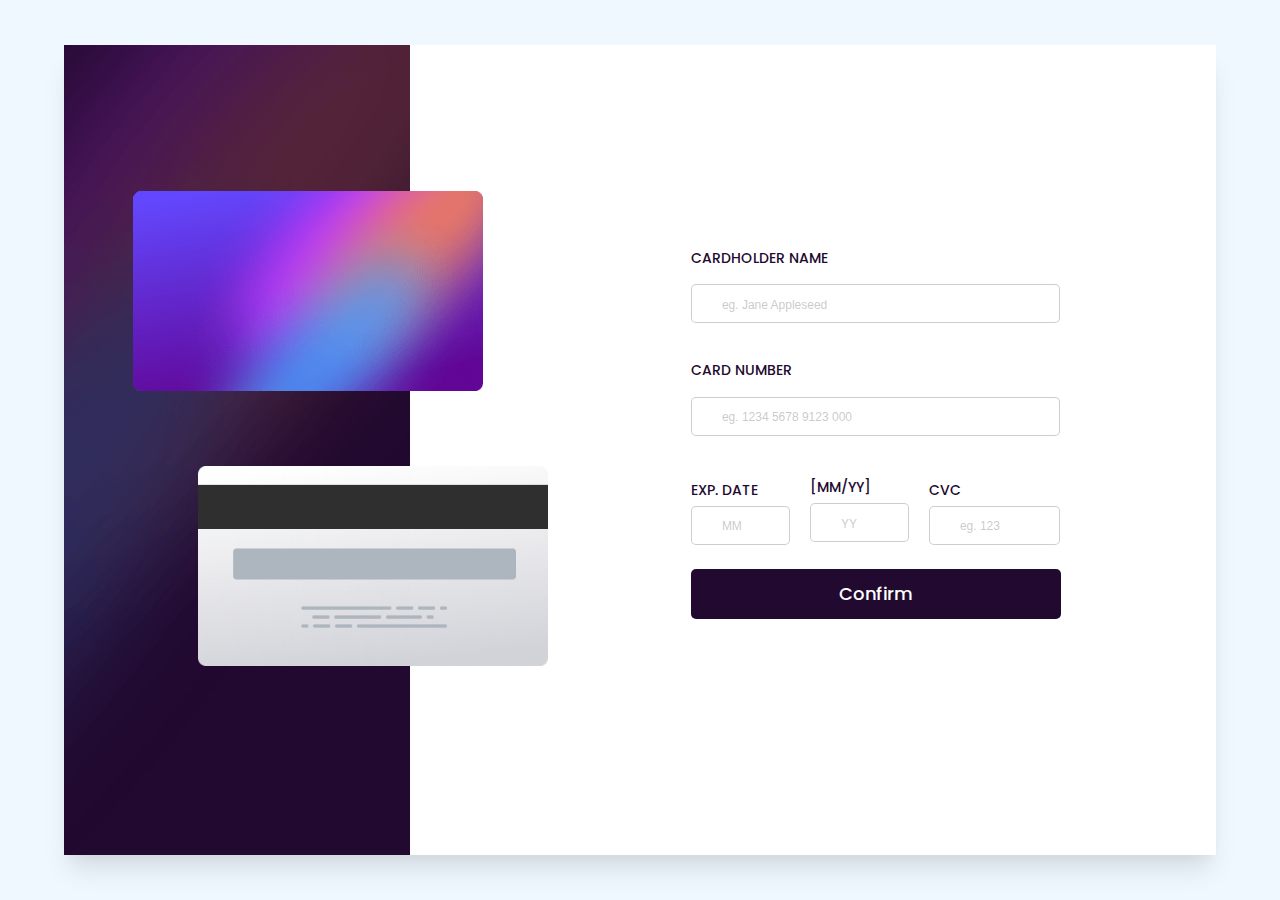
==== index.html @ f72d6f76 "first commit" ====
<!DOCTYPE html>
<html lang="en">
<head>
    <meta charset="UTF-8">
    <meta http-equiv="X-UA-Compatible" content="IE=edge">
    <meta name="viewport" content="width=device-width, initial-scale=1.0">
    <title>Card Registration</title>
    <link rel="stylesheet" href="./style.css">
</head>
<body>
    <main>
        <div class="linear__background">
            <img class="linear__image" src="./Assets/bg-main-mobile.png" alt="">
            <div class="card__front__con">
                <img src="./Assets/bg-card-front.png" alt="">
                <!-- <div class="big__circle"></div>
                <div class="small__circle"></div>
                <p class="zero">0000 0000 0000 0000</p>
                <p class="card__name">Jane Appleseed</p>
                <p class="card__date">00/00</p> -->
            </div>
            <div class="card__back__con">
                <img src="./Assets/bg-card-back.png" alt="">
                <!-- <p class="card__number">00/00</p> -->
            </div>
        </div>
        <div class="form__con">
            <form action="">
                <div class="name">
                    <label for="">CARDHOLDER NAME</label>
                    <input type="text" placeholder="eg. Jane Appleseed" required>
                </div>
                <div class="number">
                    <label for="">CARD NUMBER</label>
                    <input type="text" placeholder="eg. 1234 5678 9123 000" required>
                </div>
                <div class="date__con">
                    <div class="date">
                        <label for="">EXP. DATE</label>
                        <input type="text" placeholder="MM" required>
                    </div>
                    <div class="month">
                        <label for="">[MM/YY]</label>
                        <input type="text" placeholder="YY" required>
                    </div>
                    <div class="cvc">
                        <label for="">CVC</label>
                        <input type="text" placeholder="eg. 123" required>
                    </div>
                </div>
                <button type="submit"><a href="./confirmation.html">Confirm</a></button>
            </form>
        </div>
    </main>
    

</body>
</html>
---- style.css ----
@import url('https://fonts.googleapis.com/css2?family=Poppins:ital,wght@0,200;0,300;0,400;0,500;0,600;0,700;0,800;0,900;1,100&display=swap');



body{
    margin: 0;
    padding: 0;
    box-sizing: border-box;
    width: 100vw;
    height: 100vh;
    background-color: aliceblue;
    display: flex;
    align-items: center;
    justify-content: center;
}





main{

    width: 90%;
    height: 90%;
    display: flex;
    align-items: center;
    justify-content: space-evenly;
    box-shadow: rgba(0, 0, 0, 0.1) 0px 20px 25px -5px, rgba(0, 0, 0, 0.04) 0px 10px 10px -5px;
}

.linear__background{
    width: 30%;
    height: 100%;
    background-image: url(./Assets/bg-main-desktop.png);
    object-fit: cover;
    background-position: center;
    background-repeat: no-repeat;
    position: relative;
}
.linear__image{
    display: none;
}
.card__front__con{
    width: 350px;
    height: 200px;
    border-radius: 10px;
    position: absolute;
    top: 18%;
    right: -20%;
    position: relative;
}

.big__circle{
    width: 50px;
    height: 50px;
    border-radius: 50%;
    background-color: white;
    position: absolute;
    top: 12%;
    left: 10%;
    z-index: 5;
}
.small__circle{
    width: 20px;
    height: 20px;
    border-radius: 50%;
    background-color: transparent;
    border: 1.5px solid white;
    position: absolute;
    top: 18%;
    left: 28%;
    z-index: 5;
}

.zero{
    font-family: 'poppins';
    font-size: 26px;
    font-weight: 300;
    color: white;
    margin: 0;
    position: absolute;
    top: 50%;
    left: 10%;
    z-index: 5;
}

.card__name{
    font-family: 'poppins';
    font-size: 14px;
    font-weight: 300;
    color: white;
    margin: 0;
    position: absolute;
    bottom: 5%;
    left: 10%;
    z-index: 5;
}

.card__date{
    font-family: 'poppins';
    font-size: 14px;
    font-weight: 300;
    color: white;
    margin: 0;
    position: absolute;
    bottom: 5%;
    right: 10%;
    z-index: 5;
}
.card__back__con{
    width: 350px;
    height: 200px;
    border-radius: 10px;
    position: relative;
    position: absolute;
    top: 52%;
    right: -40%;
}
.card__number{
    font-family: 'poppins';
    font-size: 14px;
    font-weight: 300;
    color: white;
    margin: 0;
    position: absolute;
    top: 45%;
    right: 12%;
    z-index: 5;
}

.card__front__con img{
    width: 100%;
    height: 100%;
}
.card__back__con img{
    width: 100%;
    height: 100%;
}


.form__con{
    width: 70%;
    height: 100%;
    background-color: white;
    display: flex;
    align-items: center;
    justify-content: center;
    padding-left: 150px;
}
.form__con input{
    padding-left: 15px;
    font-size: 16px;

}
::placeholder{
    font-size: 12px;
    padding-left: 15px;
    color: rgba(128, 128, 128, 0.426);
}
.form__con input:focus{
    border: 1px solid #220930;
}

form{
    width: 60%;
    height: 60%;
    background-color: white;
    padding-top: 60px;

}
form .name{
    width: 100%;
    height: 20%;
    display: flex;
    flex-direction: column;
    align-items: flex-start;
    justify-content: space-evenly;
    background-color: white;
}

.name label{
    font-family: 'poppins';
    font-size: 14px;
    font-weight: 500;
    margin: 0;
    color: #220930;
}

.name input{
    width: 350px;
    height: 35px;
    border-radius: 5px;
    border: 1px solid rgba(128, 128, 128, 0.386);
    stroke: none;
    outline: none;
    margin-top: 5px;
}


form .number{
    width: 100%;
    height: 20%;
    display: flex;
    flex-direction: column;
    align-items: flex-start;
    justify-content: space-evenly;
    background-color: white;
    margin-top: 15px;
}

.number label{
    font-family: 'poppins';
    font-size: 14px;
    font-weight: 500;
    margin: 0;
    color: #220930;
}

.number input{
    width: 350px;
    height: 35px;
    border-radius: 5px;
    border: 1px solid rgba(128, 128, 128, 0.386);
    stroke: none;
    outline: none;
    margin-top: 5px;
}

.date__con{
    width: 100%;
    height: 20%;
    margin-top: 15px;
    background-color: white;
    display: flex;
    align-items: center;
    justify-content: flex-start;
}
.date__con .date{
    display: flex;
    flex-direction: column;
    align-items: flex-start;
    justify-content: center;
}
.date label{
    font-family: 'poppins';
    font-size: 14px;
    font-weight: 500;
    margin: 0;
    margin-top: 5px;
    color: #220930;
}

.date input{
    width: 80px;
    height: 35px;
    border-radius: 5px;
    border: 1px solid rgba(128, 128, 128, 0.386);
    stroke: none;
    outline: none;
    margin-top: 5px;
}


.date__con .month{
    display: flex;
    flex-direction: column;
    align-items: flex-start;
    justify-content: center;
}
.month label{
    font-family: 'poppins';
    font-size: 14px;
    font-weight: 500;
    margin: 0;
    margin-left: 20px;
    color: #220930;
}

.month input{
    width: 80px;
    height: 35px;
    border-radius: 5px;
    border: 1px solid rgba(128, 128, 128, 0.386);
    stroke: none;
    outline: none;
    margin-left: 20px;
    margin-top: 5px;
}

.date__con .cvc{
    display: flex;
    flex-direction: column;
    align-items: flex-start;
    justify-content: center;
}
.cvc label{
    font-family: 'poppins';
    font-size: 14px;
    font-weight: 500;
    margin: 0;
    margin-left: 20px;
    margin-top: 5px;
    color: #220930;
}

.cvc input{
    margin-left: 20px;
    width: 112px;
    height: 35px;
    border-radius: 5px;
    border: 1px solid rgba(128, 128, 128, 0.386);
    stroke: none;
    outline: none;
    margin-top: 5px;
}

form button{
    padding: 0;
    width: 370px;
    height: 50px;
    margin-top: 10px;
    border-radius: 5px;
    font-size: 18px;
    font-family: 'poppins';
    font-weight: 500;
    color: white;
    background-color: #220930;
    display: flex;
    align-items: center;
    justify-content: center;
    border: none;
    outline: none;
    stroke: none;
    cursor: pointer;
}

button a{
    text-decoration: none;
    font-size: 18px;
    font-family: 'poppins';
    font-weight: 500;
    color: white;
}


@media screen and (min-width:768px) and (max-width:1027px){
    body{
        margin: 0;
        padding: 0;
        box-sizing: border-box;
        width: 100vw;
        height: 100vh;
        background-color: white;
        display: flex;
        flex-direction: column;
        align-items: center;
        justify-content: center;
    }
    
    
    
    
    
    main{
        width: 100vw;
        height: 100%;
        display: flex;
        flex-direction: column;
        align-items: center;
        justify-content: space-evenly;
        box-shadow: rgba(0, 0, 0, 0.1) 0px 20px 25px -5px, rgba(0, 0, 0, 0.04) 0px 10px 10px -5px;

        
    }

    .linear__background{
        width: 100%;
        height: 40%;
        padding: 0;
        margin: 0;
        background-image: none;
        position: relative;

    }
    .linear__image{
        display: block;
        width: 100%;
        height: 100%;
        object-fit: cover;
        overflow: hidden;
        z-index: 1;
        margin: 0;
        padding: 0;
    }
    .card__back__con{
        width: 550px;
        height: 300px;
        position: absolute;
        top: 10%;
        right: 7%;
        z-index: 3;
    }
    .card__front__con{
        width: 550px;
        height: 300px;
        top: -55%;
        left: 6%;
        z-index: 4;
    }

    .big__circle{
        width: 70px;
        height: 70px;
    }
    .small__circle{
        width: 30px;
        height: 30px;
    }

    .zero{
        font-size: 40px;
    }
    .card__date{
        font-size: 20px;
    }
    .card__name{
        font-size: 20px;
    }
    .card__number{
        font-size: 20px;
    }
    .form__con{
        width: 100%;
        height: 60%;
        padding: 0;
        align-items: flex-end;
        margin: 0;
        background-color: white;
    }
    form{
        width: 90%;
        height: 80%;
        margin: 0;
        padding: 0;
        background-color: white;
    }
    ::placeholder{
        font-size: 20px;
    }
    .name{
        margin-top: 30px;
    }
    .name label{
        font-size: 22px;
    }
    .number label{
        font-size: 22px;
    }
    .date__con label{
        font-size: 22px;
    }
    form .name{
        height: 23%;
    }
    .name input{
        width: 90%;
        height: 50px;
    }

    form .number{
        height: 23%;
    }
    .number input{
        width: 90%;
        height: 50px;
    }
    .date__con{
        height: 23%;
    }
    .date__con label{
        font-size: 22px;
    }
    .date input{
        height: 50px;
        width: 150px;
    }
    .month input{
        height: 50px;
        width: 150px;
    }
    .cvc input{
        height: 50px;
        width: 250px;
    }
    form button{
        width: 95%;
        height: 70px;
        border-radius: 10px;
    }
    button a{
        font-size: 25px;
    }

}
















@media screen and (min-width:320px) and (max-width:767px){
    body{
        margin: 0;
        padding: 0;
        box-sizing: border-box;
        width: 100vw;
        height: 100vh;
        background-color: white;
        display: flex;
        flex-direction: column;
        align-items: center;
        justify-content: center;
        overflow: hidden;
    }
    
    
    
    
    
    main{
        width: 100%;
        height: 100%;
        display: flex;
        flex-direction: column;
        align-items: center;
        justify-content: space-evenly;
        box-shadow: rgba(0, 0, 0, 0.1) 0px 20px 25px -5px, rgba(0, 0, 0, 0.04) 0px 10px 10px -5px;
        margin: 0;
        padding: 0;

        
    }

    .linear__background{
        width: 100%;
        height: 30%;
        padding: 0;
        margin: 0;
        background-image: none;
        position: relative;

    }
    .linear__image{
        display: block;
        width: 100%;
        height: 100%;
        object-fit: cover;
        overflow: hidden;
        z-index: 1;
        margin: 0;
        padding: 0;
    }
    .card__back__con{
        width: 290px;
        height: 160px;
        position: absolute;
        top: 15%;
        right: 5%;
        z-index: 3;
    }
    .card__front__con{
        width: 290px;
        height: 160px;
        top: -49%;
        left: 5%;
        z-index: 4;
    }

    .big__circle{
        width: 70px;
        height: 70px;
    }
    .small__circle{
        width: 30px;
        height: 30px;
    }

    .zero{
        font-size: 40px;
    }
    .card__date{
        font-size: 20px;
    }
    .card__name{
        font-size: 20px;
    }
    .card__number{
        font-size: 20px;
    }
    .form__con{
        width: 100%;
        height: 60%;
        padding: 0;
        padding-top: 40px;
        align-items: flex-start;
        margin: 0;
        background-color: white;
    }
    form{
        width: 90%;
        height: 80%;
        margin: 0;
        padding: 0;
        background-color: white;
    }

    ::placeholder{
        font-size: 20px;
    }
    .name{
        margin-top: 30px;
    }
    .name label{
        font-size: 16px;
        margin-left: 0;
    }
    .number label{
        font-size: 16px;
        margin-left: 0;
    }
    .date__con label{
        font-size: 16px;
        margin-left: 0;
    }
    form .name{
        height: 23%;
    }
    .name input{
        width: 320px;
        height: 50px;
    }

    form .number{
        height: 23%;
    }
    .number input{
        width: 320px;
        height: 50px;
    }
    .date__con{
        height: 23%;
        justify-content: flex-start;
        align-items: flex-end;
    }
    .date__con label{
        font-size: 16px;
        margin-left: 5px;
    }
    .date input{
        height: 40px;
        width: 70px;
    }
    .month input{
        height: 40px;
        width: 70px;
        margin-left: 5px;
        margin-bottom: 0;
    }
    .cvc input{
        height: 40px;
        width: 130px;
        margin-left: 5px;
    }
    form button{
        width: 340px;
        height: 55px;
        border-radius: 10px;
        margin-top: 20px;
    }
    button a{
        font-size: 20px;
    }

}
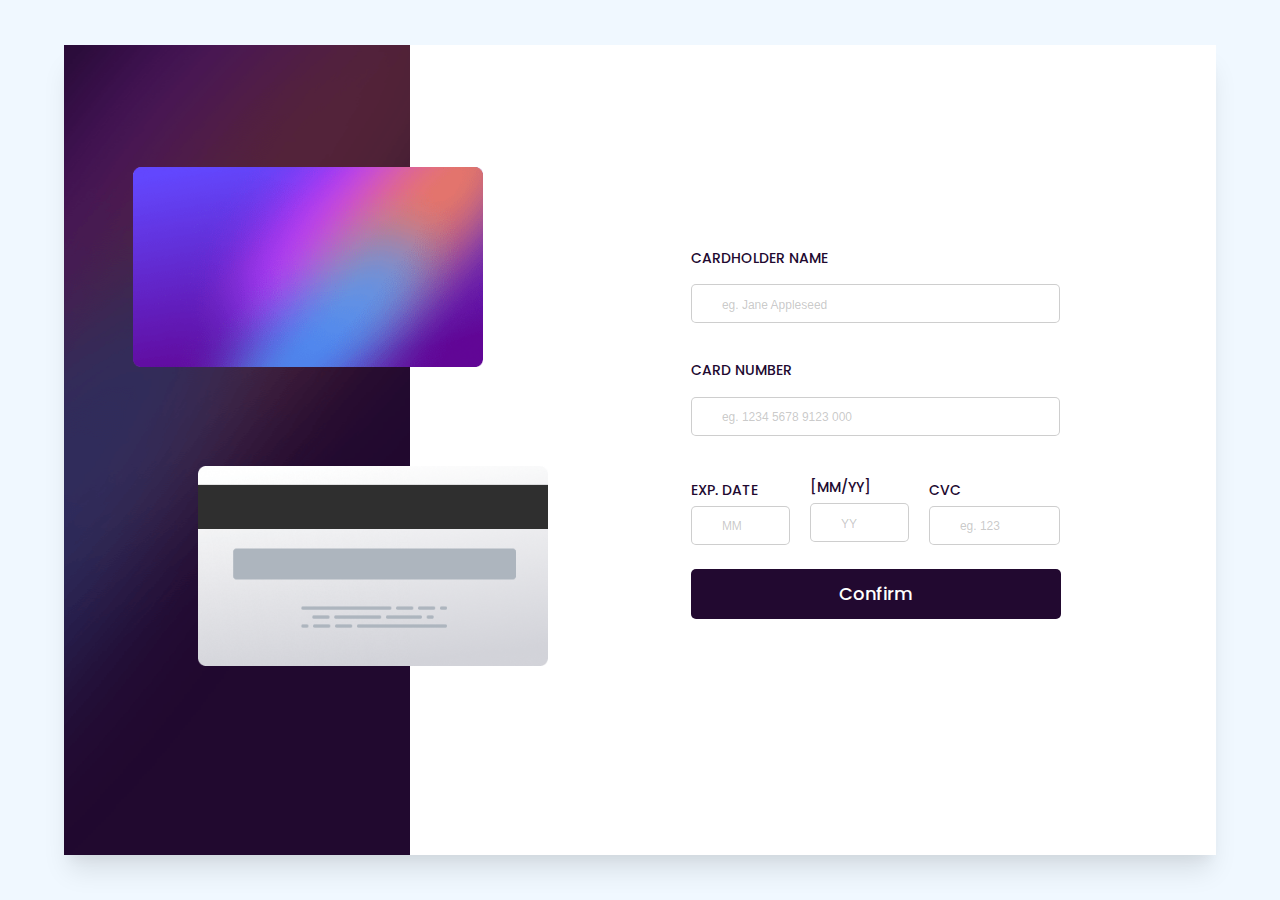
==== commit bb4c49a9: "second commit" ====
--- a/index.html
+++ b/index.html
@@ -48,7 +48,7 @@
                         <input type="text" placeholder="eg. 123" required>
                     </div>
                 </div>
-                <button type="submit"><a href="./confirmation.html">Confirm</a></button>
+                <button type="submit"><a href="./confirmation.html" target="_self">Confirm</a></button>
             </form>
         </div>
     </main>
--- a/style.css
+++ b/style.css
@@ -45,7 +45,7 @@
     height: 200px;
     border-radius: 10px;
     position: absolute;
-    top: 18%;
+    top: 15%;
     right: -20%;
     position: relative;
 }
